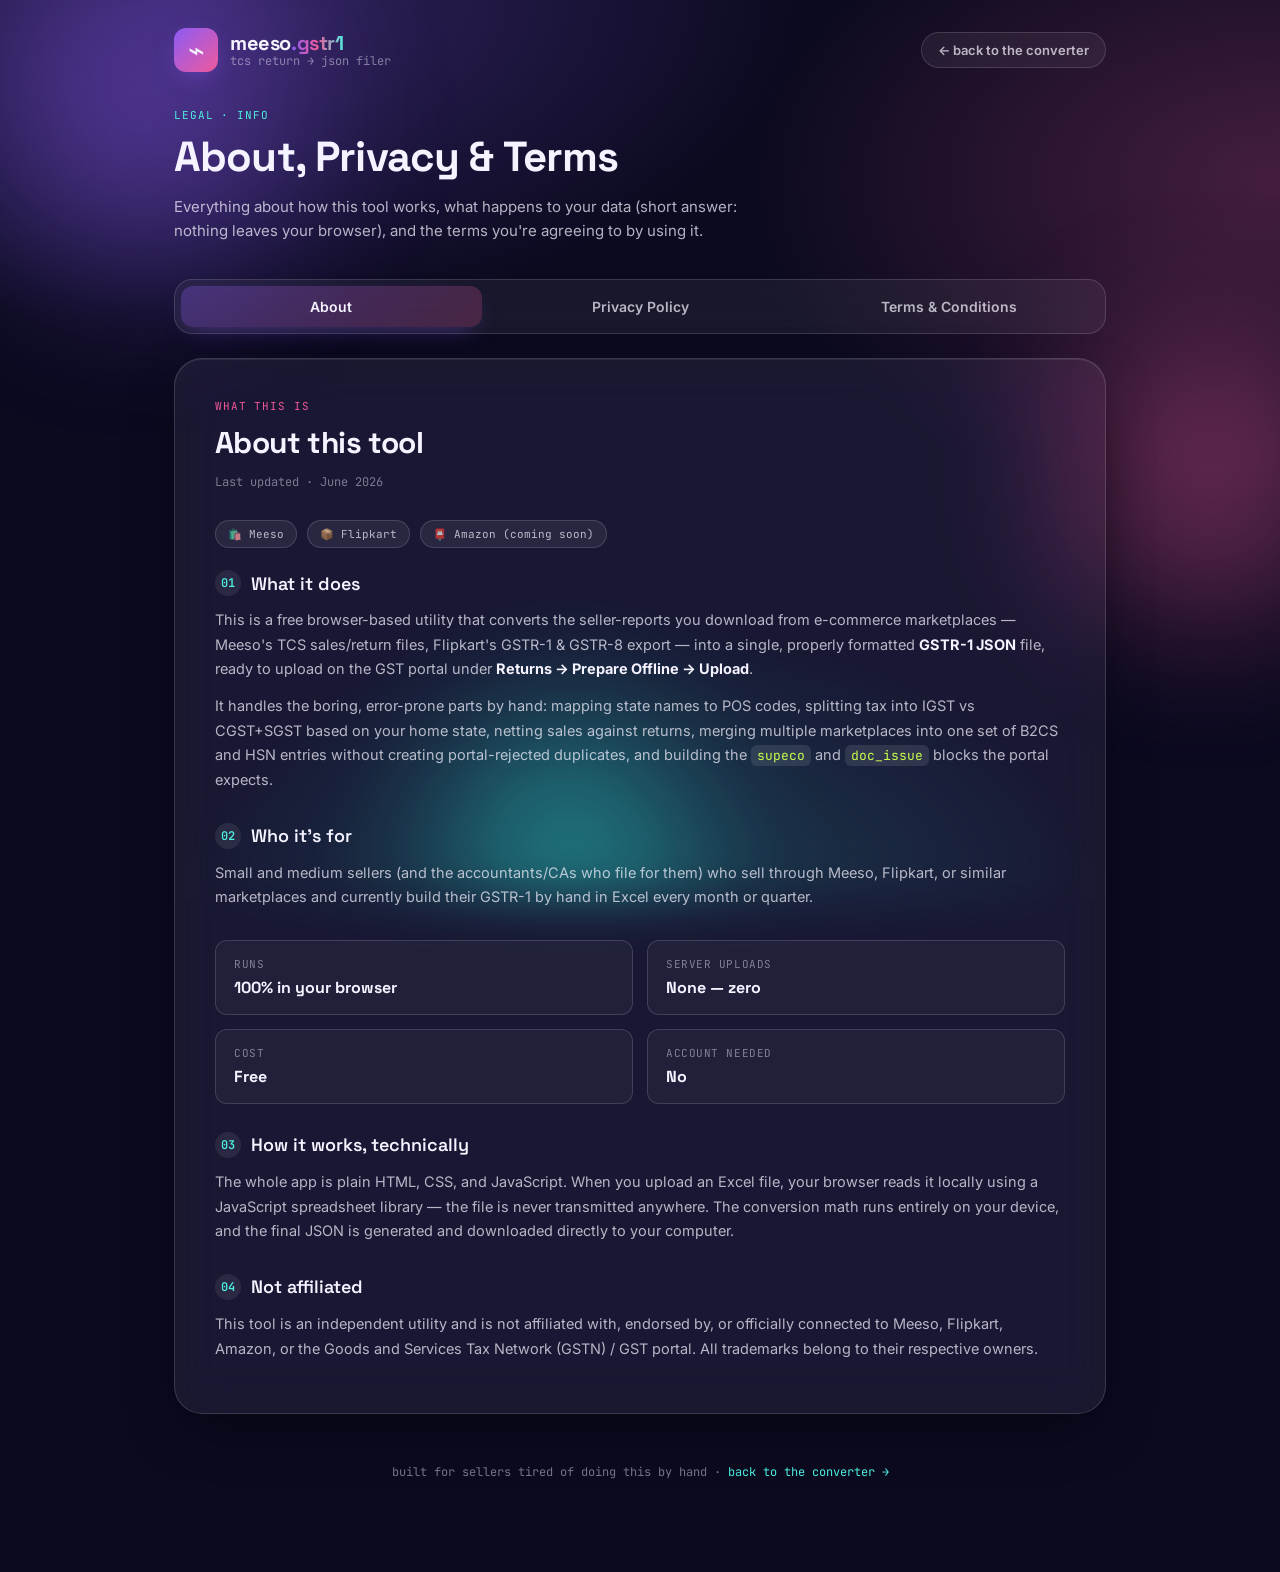
==== policy.html @ ee78e80e "Add files via upload" ====
<!DOCTYPE html>
<html lang="en">
<head>
<meta charset="UTF-8">
<meta name="viewport" content="width=device-width, initial-scale=1.0">
<title>About · Privacy · Terms — Meeso/Flipkart → GSTR-1</title>
<link rel="preconnect" href="https://fonts.googleapis.com">
<link href="https://fonts.googleapis.com/css2?family=Space+Grotesk:wght@500;600;700&family=Inter:wght@400;500;600;700&family=JetBrains+Mono:wght@400;500&display=swap" rel="stylesheet">
<style>
/* ============================================================
   TOKENS — matched to the converter app's palette
   ============================================================ */
:root{
  --void: #0B0A1F;
  --void-2: #110F2E;
  --violet: #8B5CF6;
  --pink: #F0599B;
  --cyan: #4DEFE0;
  --lime: #C8FF4D;
  --glass-bg: rgba(255,255,255,0.06);
  --glass-bg-strong: rgba(255,255,255,0.10);
  --glass-border: rgba(255,255,255,0.14);
  --glass-border-strong: rgba(255,255,255,0.24);
  --text-hi: #F5F3FF;
  --text-mid: rgba(245,243,255,0.72);
  --text-low: rgba(245,243,255,0.46);
  --danger: #FF6B6B;
  --ok: #4DEFE0;
  --radius-lg: 28px;
  --radius-md: 18px;
  --radius-sm: 12px;
  --shadow-card: 0 20px 60px -20px rgba(0,0,0,0.6), 0 1px 0 rgba(255,255,255,0.08) inset;
  --ease: cubic-bezier(.16,1,.3,1);
}

*{ box-sizing: border-box; }
html,body{ margin:0; padding:0; }

body{
  min-height: 100vh;
  background: var(--void);
  color: var(--text-hi);
  font-family: 'Inter', -apple-system, sans-serif;
  overflow-x: hidden;
  position: relative;
}

::selection{ background: var(--violet); color: white; }

/* ============================================================
   AMBIENT BACKGROUND
   ============================================================ */
.bg-mesh{
  position: fixed; inset: 0; z-index: 0;
  background:
    radial-gradient(ellipse 80% 60% at 15% 0%, rgba(139,92,246,0.32), transparent 60%),
    radial-gradient(ellipse 70% 60% at 100% 20%, rgba(240,89,155,0.25), transparent 60%),
    radial-gradient(ellipse 60% 50% at 50% 100%, rgba(77,239,224,0.16), transparent 60%),
    var(--void);
  overflow: hidden;
}
.orb{ position:absolute; border-radius:50%; filter: blur(60px); opacity:0.5; will-change: transform; }
.orb-1{ width:480px; height:480px; background: radial-gradient(circle, var(--violet), transparent 70%); top:-120px; left:-100px; animation: float1 24s ease-in-out infinite; }
.orb-2{ width:420px; height:420px; background: radial-gradient(circle, var(--pink), transparent 70%); top:30%; right:-140px; animation: float2 28s ease-in-out infinite; }
.orb-3{ width:360px; height:360px; background: radial-gradient(circle, var(--cyan), transparent 70%); bottom:-120px; left:30%; animation: float3 22s ease-in-out infinite; }
@keyframes float1{ 0%,100%{transform:translate(0,0) scale(1);} 50%{transform:translate(60px,40px) scale(1.1);} }
@keyframes float2{ 0%,100%{transform:translate(0,0) scale(1);} 50%{transform:translate(-50px,60px) scale(0.95);} }
@keyframes float3{ 0%,100%{transform:translate(0,0) scale(1);} 50%{transform:translate(40px,-50px) scale(1.05);} }
@media (prefers-reduced-motion: reduce){ .orb{ animation: none; } }

/* ============================================================
   SHELL
   ============================================================ */
.app-shell{
  position: relative; z-index: 1;
  max-width: 980px;
  margin: 0 auto;
  padding: 28px 24px 80px;
}

.topbar{
  display: flex;
  align-items: center;
  justify-content: space-between;
  flex-wrap: wrap;
  gap: 14px;
  margin-bottom: 36px;
}
.brand{ display:flex; align-items:center; gap:12px; text-decoration:none; color:inherit; }
.brand-mark{
  font-size: 28px;
  width: 44px; height: 44px;
  display:flex; align-items:center; justify-content:center;
  background: linear-gradient(135deg, var(--violet), var(--pink));
  border-radius: var(--radius-sm);
  box-shadow: 0 8px 24px -8px rgba(139,92,246,0.6);
  flex-shrink: 0;
}
.brand-text{ display:flex; flex-direction:column; line-height:1.15; }
.brand-title{ font-family:'Space Grotesk', sans-serif; font-weight:700; font-size:20px; letter-spacing:-0.02em; }
.brand-title .accent{
  background: linear-gradient(90deg, var(--violet), var(--pink), var(--cyan));
  -webkit-background-clip: text; background-clip: text; color: transparent;
}
.brand-sub{ font-size:12px; color: var(--text-low); font-family:'JetBrains Mono', monospace; }

.back-link{
  display:flex; align-items:center; gap:8px;
  font-size: 13px; font-weight:600;
  color: var(--text-mid);
  text-decoration:none;
  background: var(--glass-bg);
  border: 1px solid var(--glass-border);
  padding: 9px 16px;
  border-radius: 999px;
  backdrop-filter: blur(12px);
  transition: all 0.2s var(--ease);
}
.back-link:hover{ color: var(--text-hi); border-color: var(--glass-border-strong); }

/* ============================================================
   HERO
   ============================================================ */
.hero{ margin-bottom: 36px; }
.hero-eyebrow{
  font-family:'JetBrains Mono', monospace;
  font-size: 11px; letter-spacing:0.08em; text-transform:uppercase;
  color: var(--cyan);
  margin-bottom: 12px;
}
.hero-title{
  font-family:'Space Grotesk', sans-serif;
  font-weight: 700;
  font-size: clamp(28px, 4vw, 42px);
  letter-spacing: -0.02em;
  line-height: 1.1;
  margin: 0 0 14px;
}
.hero-sub{
  color: var(--text-mid);
  font-size: 15px;
  line-height: 1.6;
  max-width: 600px;
}

/* ============================================================
   TABS
   ============================================================ */
.tab-nav{
  display: flex;
  gap: 8px;
  margin-bottom: 24px;
  flex-wrap: wrap;
  background: var(--glass-bg);
  border: 1px solid var(--glass-border);
  border-radius: var(--radius-md);
  padding: 6px;
  backdrop-filter: blur(20px);
}
.tab-nav button{
  flex: 1;
  min-width: 120px;
  background: transparent;
  border: none;
  color: var(--text-mid);
  padding: 12px 18px;
  border-radius: var(--radius-sm);
  cursor: pointer;
  font-family: 'Inter', sans-serif;
  font-weight: 600;
  font-size: 14px;
  transition: all 0.2s var(--ease);
}
.tab-nav button:hover{ color: var(--text-hi); background: rgba(255,255,255,0.05); }
.tab-nav button.is-active{
  background: linear-gradient(135deg, rgba(139,92,246,0.3), rgba(240,89,155,0.22));
  color: var(--text-hi);
  box-shadow: 0 8px 24px -10px rgba(139,92,246,0.5);
}

/* ============================================================
   GLASS CARD / CONTENT
   ============================================================ */
.glass-card{
  background: var(--glass-bg);
  border: 1px solid var(--glass-border);
  border-radius: var(--radius-lg);
  padding: 40px;
  backdrop-filter: blur(24px) saturate(140%);
  -webkit-backdrop-filter: blur(24px) saturate(140%);
  box-shadow: var(--shadow-card);
  display: none;
  animation: cardIn 0.4s var(--ease);
}
.glass-card.is-active{ display: block; }
@keyframes cardIn{ from{opacity:0; transform: translateY(10px);} to{opacity:1; transform: translateY(0);} }

@media (max-width: 600px){
  .glass-card{ padding: 26px 22px; }
}

.doc-eyebrow{
  font-family:'JetBrains Mono', monospace;
  font-size: 11px; letter-spacing:0.08em; text-transform:uppercase;
  color: var(--pink);
  margin-bottom: 10px;
}
.doc-title{
  font-family:'Space Grotesk', sans-serif;
  font-weight: 700;
  font-size: clamp(24px, 3vw, 30px);
  letter-spacing: -0.02em;
  margin: 0 0 8px;
}
.doc-updated{
  font-size: 12px;
  color: var(--text-low);
  font-family: 'JetBrains Mono', monospace;
  margin-bottom: 30px;
}

.doc-section{ margin-bottom: 30px; }
.doc-section:last-child{ margin-bottom: 0; }
.doc-section h3{
  font-family:'Space Grotesk', sans-serif;
  font-weight: 600;
  font-size: 18px;
  margin: 0 0 12px;
  display: flex;
  align-items: center;
  gap: 10px;
}
.doc-section h3 .num{
  font-family: 'JetBrains Mono', monospace;
  font-size: 12px;
  width: 26px; height: 26px;
  display: flex; align-items: center; justify-content: center;
  border-radius: 50%;
  background: rgba(255,255,255,0.08);
  color: var(--cyan);
  flex-shrink: 0;
}
.doc-section p{
  color: var(--text-mid);
  font-size: 14.5px;
  line-height: 1.7;
  margin: 0 0 12px;
}
.doc-section ul{
  margin: 0 0 12px;
  padding-left: 20px;
  color: var(--text-mid);
  font-size: 14.5px;
  line-height: 1.7;
}
.doc-section li{ margin-bottom: 6px; }
.doc-section code{
  background: rgba(255,255,255,0.1);
  padding: 2px 6px;
  border-radius: 6px;
  font-family: 'JetBrains Mono', monospace;
  font-size: 13px;
  color: var(--lime);
}
.doc-section strong{ color: var(--text-hi); }

.callout{
  border-radius: var(--radius-sm);
  padding: 16px 18px;
  font-size: 13.5px;
  line-height: 1.6;
  margin: 16px 0;
  border: 1px solid;
}
.callout-ok{
  background: rgba(77,239,224,0.08);
  border-color: rgba(77,239,224,0.3);
  color: #c9fff8;
}
.callout-warn{
  background: rgba(255,107,107,0.08);
  border-color: rgba(255,107,107,0.3);
  color: #ffd6d6;
}
.callout strong{ color: inherit; }

.platform-pills{
  display: flex; gap: 10px; flex-wrap: wrap; margin: 4px 0 22px;
}
.pill{
  font-family: 'JetBrains Mono', monospace;
  font-size: 11px;
  padding: 6px 12px;
  border-radius: 999px;
  background: rgba(255,255,255,0.07);
  border: 1px solid var(--glass-border);
  color: var(--text-mid);
}

.about-grid{
  display: grid;
  grid-template-columns: repeat(2, 1fr);
  gap: 14px;
  margin: 4px 0 28px;
}
@media (max-width: 600px){ .about-grid{ grid-template-columns: 1fr; } }
.about-stat{
  background: rgba(255,255,255,0.04);
  border: 1px solid var(--glass-border);
  border-radius: var(--radius-sm);
  padding: 16px 18px;
}
.about-stat .label{
  display:block;
  font-size: 11px;
  text-transform: uppercase;
  letter-spacing: 0.05em;
  color: var(--text-low);
  font-family: 'JetBrains Mono', monospace;
  margin-bottom: 6px;
}
.about-stat .value{
  font-family: 'Space Grotesk', sans-serif;
  font-weight: 700;
  font-size: 16px;
  color: var(--text-hi);
}

/* ============================================================
   FOOTER
   ============================================================ */
.foot-note{
  text-align: center;
  color: var(--text-low);
  font-size: 12px;
  font-family: 'JetBrains Mono', monospace;
  margin-top: 50px;
}
.foot-note a{ color: var(--cyan); text-decoration: none; }
.foot-note a:hover{ text-decoration: underline; }

button:focus-visible, a:focus-visible{
  outline: 2px solid var(--cyan);
  outline-offset: 2px;
}
</style>
</head>
<body>

<div class="bg-mesh">
  <div class="orb orb-1"></div>
  <div class="orb orb-2"></div>
  <div class="orb orb-3"></div>
</div>

<div class="app-shell">

  <header class="topbar">
    <a class="brand" href="index.html">
      <span class="brand-mark">⌁</span>
      <div class="brand-text">
        <span class="brand-title">meeso<span class="accent">.gstr1</span></span>
        <span class="brand-sub">tcs return → json filer</span>
      </div>
    </a>
    <a class="back-link" href="index.html">← back to the converter</a>
  </header>

  <section class="hero">
    <div class="hero-eyebrow">legal · info</div>
    <h1 class="hero-title">About, Privacy &amp; Terms</h1>
    <p class="hero-sub">Everything about how this tool works, what happens to your data (short answer: nothing leaves your browser), and the terms you're agreeing to by using it.</p>
  </section>

  <nav class="tab-nav" id="tabNav">
    <button class="is-active" data-tab="about">About</button>
    <button data-tab="privacy">Privacy Policy</button>
    <button data-tab="terms">Terms &amp; Conditions</button>
  </nav>

  <!-- ================= ABOUT ================= -->
  <article class="glass-card is-active" data-panel="about">
    <div class="doc-eyebrow">what this is</div>
    <h2 class="doc-title">About this tool</h2>
    <p class="doc-updated">Last updated · June 2026</p>

    <div class="platform-pills">
      <span class="pill">🛍️ Meeso</span>
      <span class="pill">📦 Flipkart</span>
      <span class="pill">📮 Amazon (coming soon)</span>
    </div>

    <div class="doc-section">
      <h3><span class="num">01</span> What it does</h3>
      <p>This is a free browser-based utility that converts the seller-reports you download from e-commerce marketplaces — Meeso's TCS sales/return files, Flipkart's GSTR-1 &amp; GSTR-8 export — into a single, properly formatted <strong>GSTR-1 JSON</strong> file, ready to upload on the GST portal under <strong>Returns → Prepare Offline → Upload</strong>.</p>
      <p>It handles the boring, error-prone parts by hand: mapping state names to POS codes, splitting tax into IGST vs CGST+SGST based on your home state, netting sales against returns, merging multiple marketplaces into one set of B2CS and HSN entries without creating portal-rejected duplicates, and building the <code>supeco</code> and <code>doc_issue</code> blocks the portal expects.</p>
    </div>

    <div class="doc-section">
      <h3><span class="num">02</span> Who it's for</h3>
      <p>Small and medium sellers (and the accountants/CAs who file for them) who sell through Meeso, Flipkart, or similar marketplaces and currently build their GSTR-1 by hand in Excel every month or quarter.</p>
    </div>

    <div class="about-grid">
      <div class="about-stat"><span class="label">Runs</span><span class="value">100% in your browser</span></div>
      <div class="about-stat"><span class="label">Server uploads</span><span class="value">None — zero</span></div>
      <div class="about-stat"><span class="label">Cost</span><span class="value">Free</span></div>
      <div class="about-stat"><span class="label">Account needed</span><span class="value">No</span></div>
    </div>

    <div class="doc-section">
      <h3><span class="num">03</span> How it works, technically</h3>
      <p>The whole app is plain HTML, CSS, and JavaScript. When you upload an Excel file, your browser reads it locally using a JavaScript spreadsheet library — the file is never transmitted anywhere. The conversion math runs entirely on your device, and the final JSON is generated and downloaded directly to your computer.</p>
    </div>

    <div class="doc-section">
      <h3><span class="num">04</span> Not affiliated</h3>
      <p>This tool is an independent utility and is not affiliated with, endorsed by, or officially connected to Meeso, Flipkart, Amazon, or the Goods and Services Tax Network (GSTN) / GST portal. All trademarks belong to their respective owners.</p>
    </div>
  </article>

  <!-- ================= PRIVACY ================= -->
  <article class="glass-card" data-panel="privacy">
    <div class="doc-eyebrow">your data, your device</div>
    <h2 class="doc-title">Privacy Policy</h2>
    <p class="doc-updated">Last updated · June 2026</p>

    <div class="callout callout-ok">
      <strong>Short version:</strong> nothing you upload ever leaves your browser. There's no server, no database, no analytics tracking your files, no account, and no copy kept anywhere by us.
    </div>

    <div class="doc-section">
      <h3><span class="num">01</span> What this tool does <em>not</em> do</h3>
      <ul>
        <li>It does not upload your Excel files, GSTIN, or generated JSON to any server.</li>
        <li>It does not store your data after you close or refresh the tab.</li>
        <li>It does not use cookies, third-party analytics, or advertising trackers.</li>
        <li>It does not require you to sign in, register, or provide an email address.</li>
      </ul>
    </div>

    <div class="doc-section">
      <h3><span class="num">02</span> How your data is actually processed</h3>
      <p>All file parsing, calculations, and JSON generation happen client-side using JavaScript running in your own browser. When you select or drag a file, it is read directly from your device's memory into the page — the bytes never travel over the network. Closing the tab clears everything; there is nothing to delete because nothing was ever stored externally.</p>
    </div>

    <div class="doc-section">
      <h3><span class="num">03</span> Fonts and external resources</h3>
      <p>The page loads two things from the internet: web fonts from Google Fonts and a spreadsheet-parsing script (SheetJS) from a public code CDN, both purely to render the page and read Excel files. Your business data is never sent to either of these.</p>
    </div>

    <div class="doc-section">
      <h3><span class="num">04</span> Your responsibility</h3>
      <p>Because everything runs locally, you are responsible for the security of the device and browser you use this tool on, and for keeping your downloaded GSTR-1 JSON and source Excel files safe afterward.</p>
    </div>

    <div class="doc-section">
      <h3><span class="num">05</span> Changes to this policy</h3>
      <p>If this tool ever changes to involve a server or any form of data collection, this page will be updated to reflect that clearly before the change takes effect.</p>
    </div>
  </article>

  <!-- ================= TERMS ================= -->
  <article class="glass-card" data-panel="terms">
    <div class="doc-eyebrow">please read before filing</div>
    <h2 class="doc-title">Terms &amp; Conditions</h2>
    <p class="doc-updated">Last updated · June 2026</p>

    <div class="callout callout-warn">
      <strong>This tool is a calculation aid, not a tax advisor.</strong> It does not replace a qualified Chartered Accountant or tax professional. Always review the generated JSON before uploading it to the GST portal.
    </div>

    <div class="doc-section">
      <h3><span class="num">01</span> Acceptance of terms</h3>
      <p>By using this tool, you agree to these terms. If you don't agree, please don't use it.</p>
    </div>

    <div class="doc-section">
      <h3><span class="num">02</span> No warranty</h3>
      <p>This tool is provided <strong>"as is"</strong> and <strong>"as available,"</strong> without any warranty of any kind, express or implied — including, without limitation, accuracy, completeness, fitness for a particular purpose, or compliance with current GST law or portal schema requirements. GST rules, rates, formats, and the portal's expected JSON schema can change at any time; this tool may not always reflect the latest version.</p>
    </div>

    <div class="doc-section">
      <h3><span class="num">03</span> Your responsibility before filing</h3>
      <ul>
        <li>Verify that your uploaded Excel files are complete, correct, and for the right period before conversion.</li>
        <li>Review every number in the B2CS, HSN, document issue, and TCS sections shown on the Review screen before downloading.</li>
        <li>Confirm the generated JSON against your own books of accounts before uploading it to the GST portal.</li>
        <li>Consult a qualified CA or tax professional if you're unsure about any figure, classification, or filing requirement.</li>
      </ul>
    </div>

    <div class="doc-section">
      <h3><span class="num">04</span> Limitation of liability</h3>
      <p>To the fullest extent permitted by law, the creator(s) of this tool are not liable for any direct, indirect, incidental, or consequential loss or damage — including penalties, interest, notices, or incorrect filings — arising from the use of, or inability to use, this tool, or from reliance on any output it generates.</p>
    </div>

    <div class="doc-section">
      <h3><span class="num">05</span> No professional relationship</h3>
      <p>Using this tool does not create any advisor-client, accountant-client, or professional relationship between you and its creator(s).</p>
    </div>

    <div class="doc-section">
      <h3><span class="num">06</span> Trademarks</h3>
      <p>Meeso, Flipkart, Amazon, GST, GSTN, and any other product or company names mentioned are trademarks of their respective owners. Mentioning them here is only to describe file compatibility, and does not imply any partnership or endorsement.</p>
    </div>

    <div class="doc-section">
      <h3><span class="num">07</span> Changes to these terms</h3>
      <p>These terms may be updated as the tool evolves. Continued use after an update means you accept the revised terms.</p>
    </div>
  </article>

  <p class="foot-note">built for sellers tired of doing this by hand · <a href="index.html">back to the converter →</a></p>
</div>

<script>
(function(){
  var buttons = document.querySelectorAll('#tabNav button');
  var panels = document.querySelectorAll('.glass-card');

  function activate(tab){
    buttons.forEach(function(b){ b.classList.toggle('is-active', b.dataset.tab === tab); });
    panels.forEach(function(p){ p.classList.toggle('is-active', p.dataset.panel === tab); });
    window.scrollTo({ top: 0, behavior: 'smooth' });
    if (history.replaceState) history.replaceState(null, '', '#' + tab);
  }

  buttons.forEach(function(btn){
    btn.addEventListener('click', function(){ activate(btn.dataset.tab); });
  });

  var initial = (location.hash || '').replace('#', '');
  if (['about','privacy','terms'].indexOf(initial) !== -1){
    activate(initial);
  }
})();
</script>
</body>
</html>
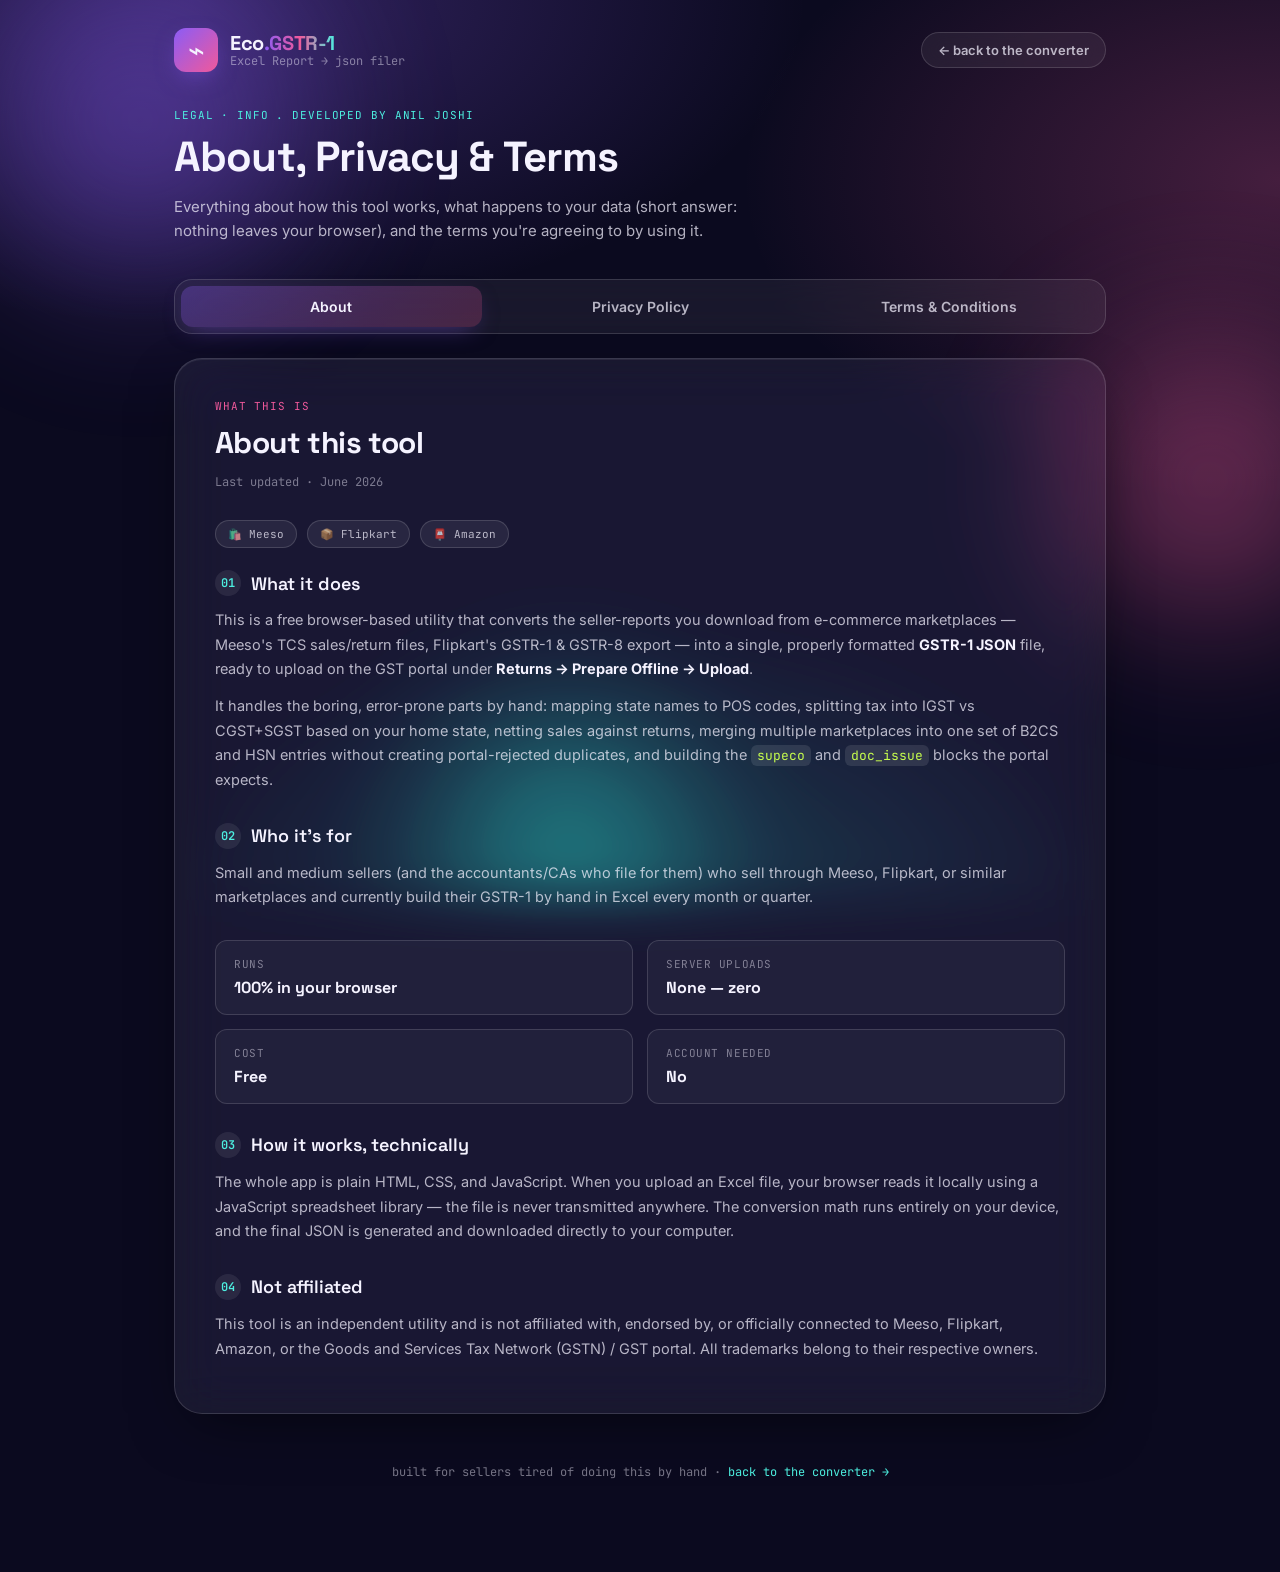
==== commit 44ce9e24: "Amazon Files accepted V.2.0 New version 2.0" ====
--- a/policy.html
+++ b/policy.html
@@ -3,7 +3,7 @@
 <head>
 <meta charset="UTF-8">
 <meta name="viewport" content="width=device-width, initial-scale=1.0">
-<title>About · Privacy · Terms — Meeso/Flipkart → GSTR-1</title>
+<title>About · Privacy · Terms — Meeso/Flipkart/Amazon → GSTR-1</title>
 <link rel="preconnect" href="https://fonts.googleapis.com">
 <link href="https://fonts.googleapis.com/css2?family=Space+Grotesk:wght@500;600;700&family=Inter:wght@400;500;600;700&family=JetBrains+Mono:wght@400;500&display=swap" rel="stylesheet">
 <style>
@@ -359,15 +359,15 @@
     <a class="brand" href="index.html">
       <span class="brand-mark">⌁</span>
       <div class="brand-text">
-        <span class="brand-title">meeso<span class="accent">.gstr1</span></span>
-        <span class="brand-sub">tcs return → json filer</span>
+        <span class="brand-title">Eco<span class="accent">.GSTR-1</span></span>
+        <span class="brand-sub">Excel Report → json filer</span>
       </div>
     </a>
     <a class="back-link" href="index.html">← back to the converter</a>
   </header>
 
   <section class="hero">
-    <div class="hero-eyebrow">legal · info</div>
+    <div class="hero-eyebrow">legal · info . <span>Developed by Anil joshi</span> </div>
     <h1 class="hero-title">About, Privacy &amp; Terms</h1>
     <p class="hero-sub">Everything about how this tool works, what happens to your data (short answer: nothing leaves your browser), and the terms you're agreeing to by using it.</p>
   </section>
@@ -387,7 +387,7 @@
     <div class="platform-pills">
       <span class="pill">🛍️ Meeso</span>
       <span class="pill">📦 Flipkart</span>
-      <span class="pill">📮 Amazon (coming soon)</span>
+      <span class="pill">📮 Amazon </span>
     </div>
 
     <div class="doc-section">
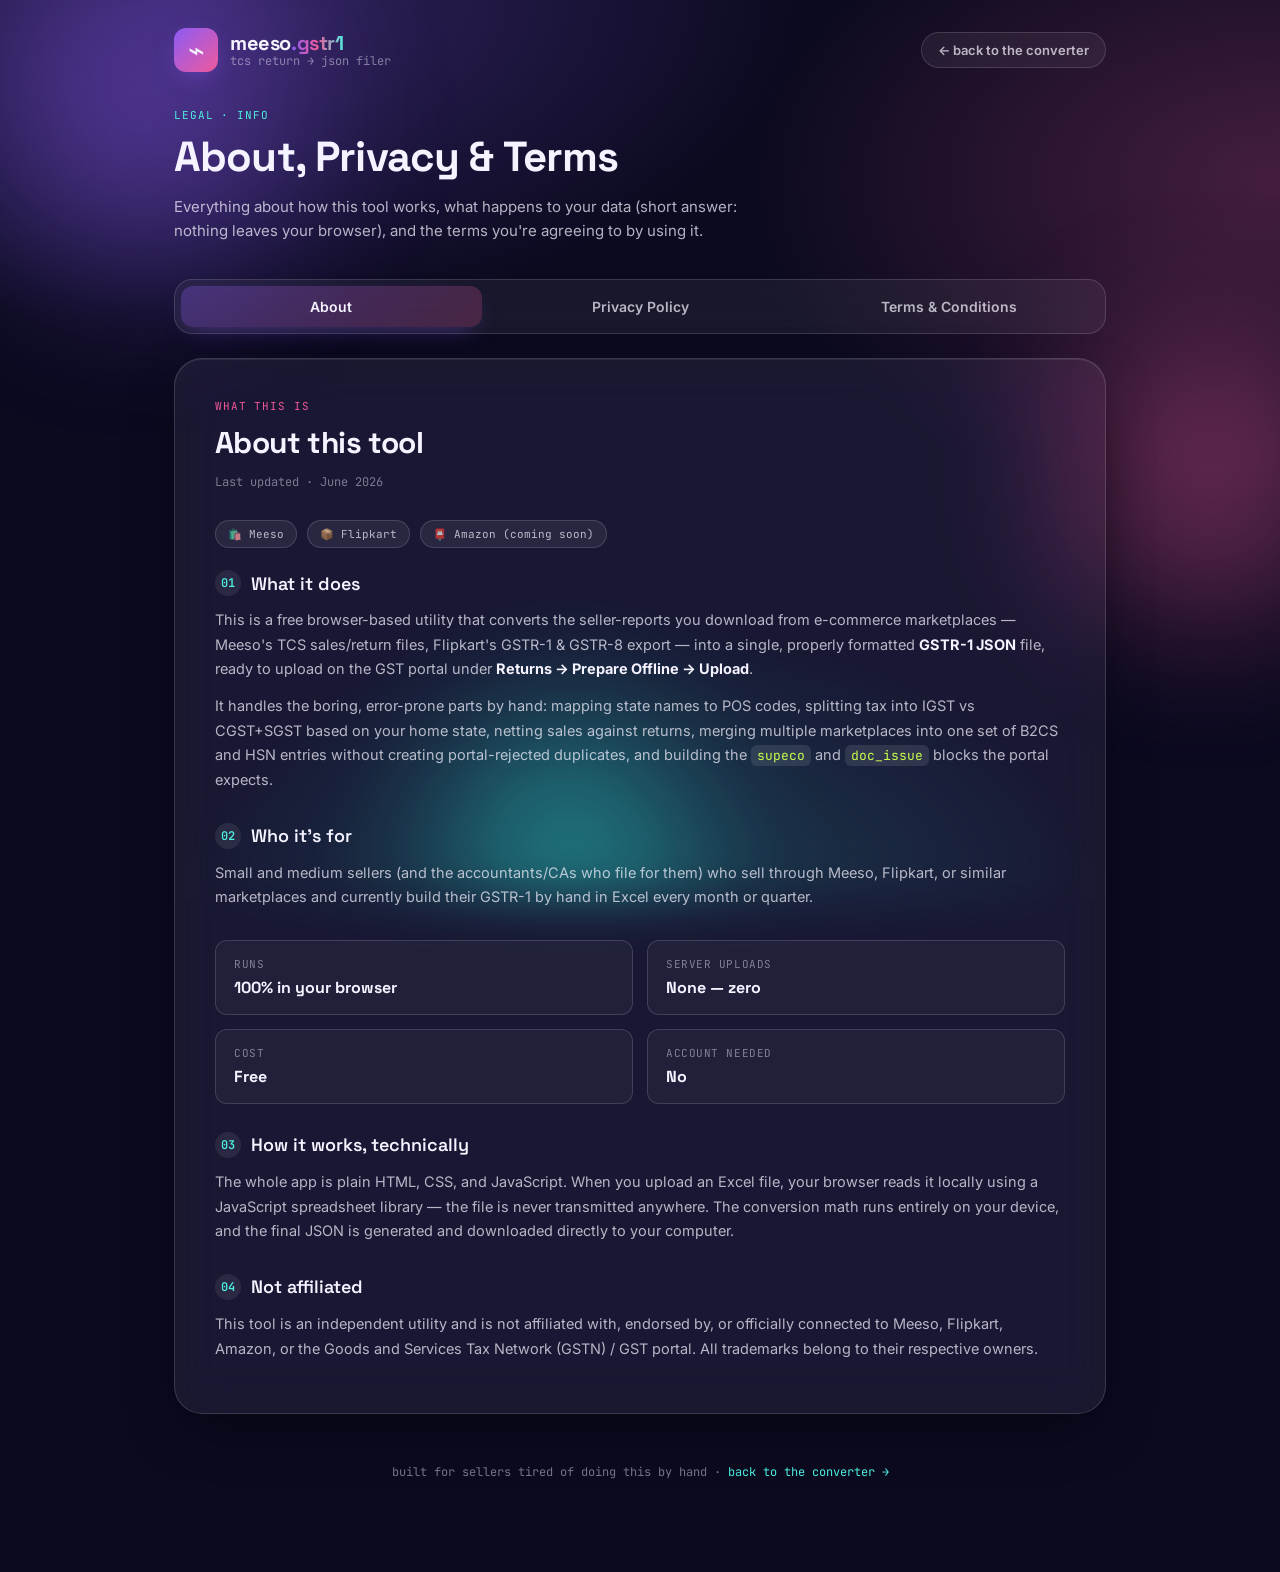
==== commit 2940bf39: "New Version new v" ====
--- a/policy.html
+++ b/policy.html
@@ -3,7 +3,7 @@
 <head>
 <meta charset="UTF-8">
 <meta name="viewport" content="width=device-width, initial-scale=1.0">
-<title>About · Privacy · Terms — Meeso/Flipkart/Amazon → GSTR-1</title>
+<title>About · Privacy · Terms — Meeso/Flipkart → GSTR-1</title>
 <link rel="preconnect" href="https://fonts.googleapis.com">
 <link href="https://fonts.googleapis.com/css2?family=Space+Grotesk:wght@500;600;700&family=Inter:wght@400;500;600;700&family=JetBrains+Mono:wght@400;500&display=swap" rel="stylesheet">
 <style>
@@ -359,15 +359,15 @@
     <a class="brand" href="index.html">
       <span class="brand-mark">⌁</span>
       <div class="brand-text">
-        <span class="brand-title">Eco<span class="accent">.GSTR-1</span></span>
-        <span class="brand-sub">Excel Report → json filer</span>
+        <span class="brand-title">meeso<span class="accent">.gstr1</span></span>
+        <span class="brand-sub">tcs return → json filer</span>
       </div>
     </a>
     <a class="back-link" href="index.html">← back to the converter</a>
   </header>
 
   <section class="hero">
-    <div class="hero-eyebrow">legal · info . <span>Developed by Anil joshi</span> </div>
+    <div class="hero-eyebrow">legal · info</div>
     <h1 class="hero-title">About, Privacy &amp; Terms</h1>
     <p class="hero-sub">Everything about how this tool works, what happens to your data (short answer: nothing leaves your browser), and the terms you're agreeing to by using it.</p>
   </section>
@@ -387,7 +387,7 @@
     <div class="platform-pills">
       <span class="pill">🛍️ Meeso</span>
       <span class="pill">📦 Flipkart</span>
-      <span class="pill">📮 Amazon </span>
+      <span class="pill">📮 Amazon (coming soon)</span>
     </div>
 
     <div class="doc-section">
